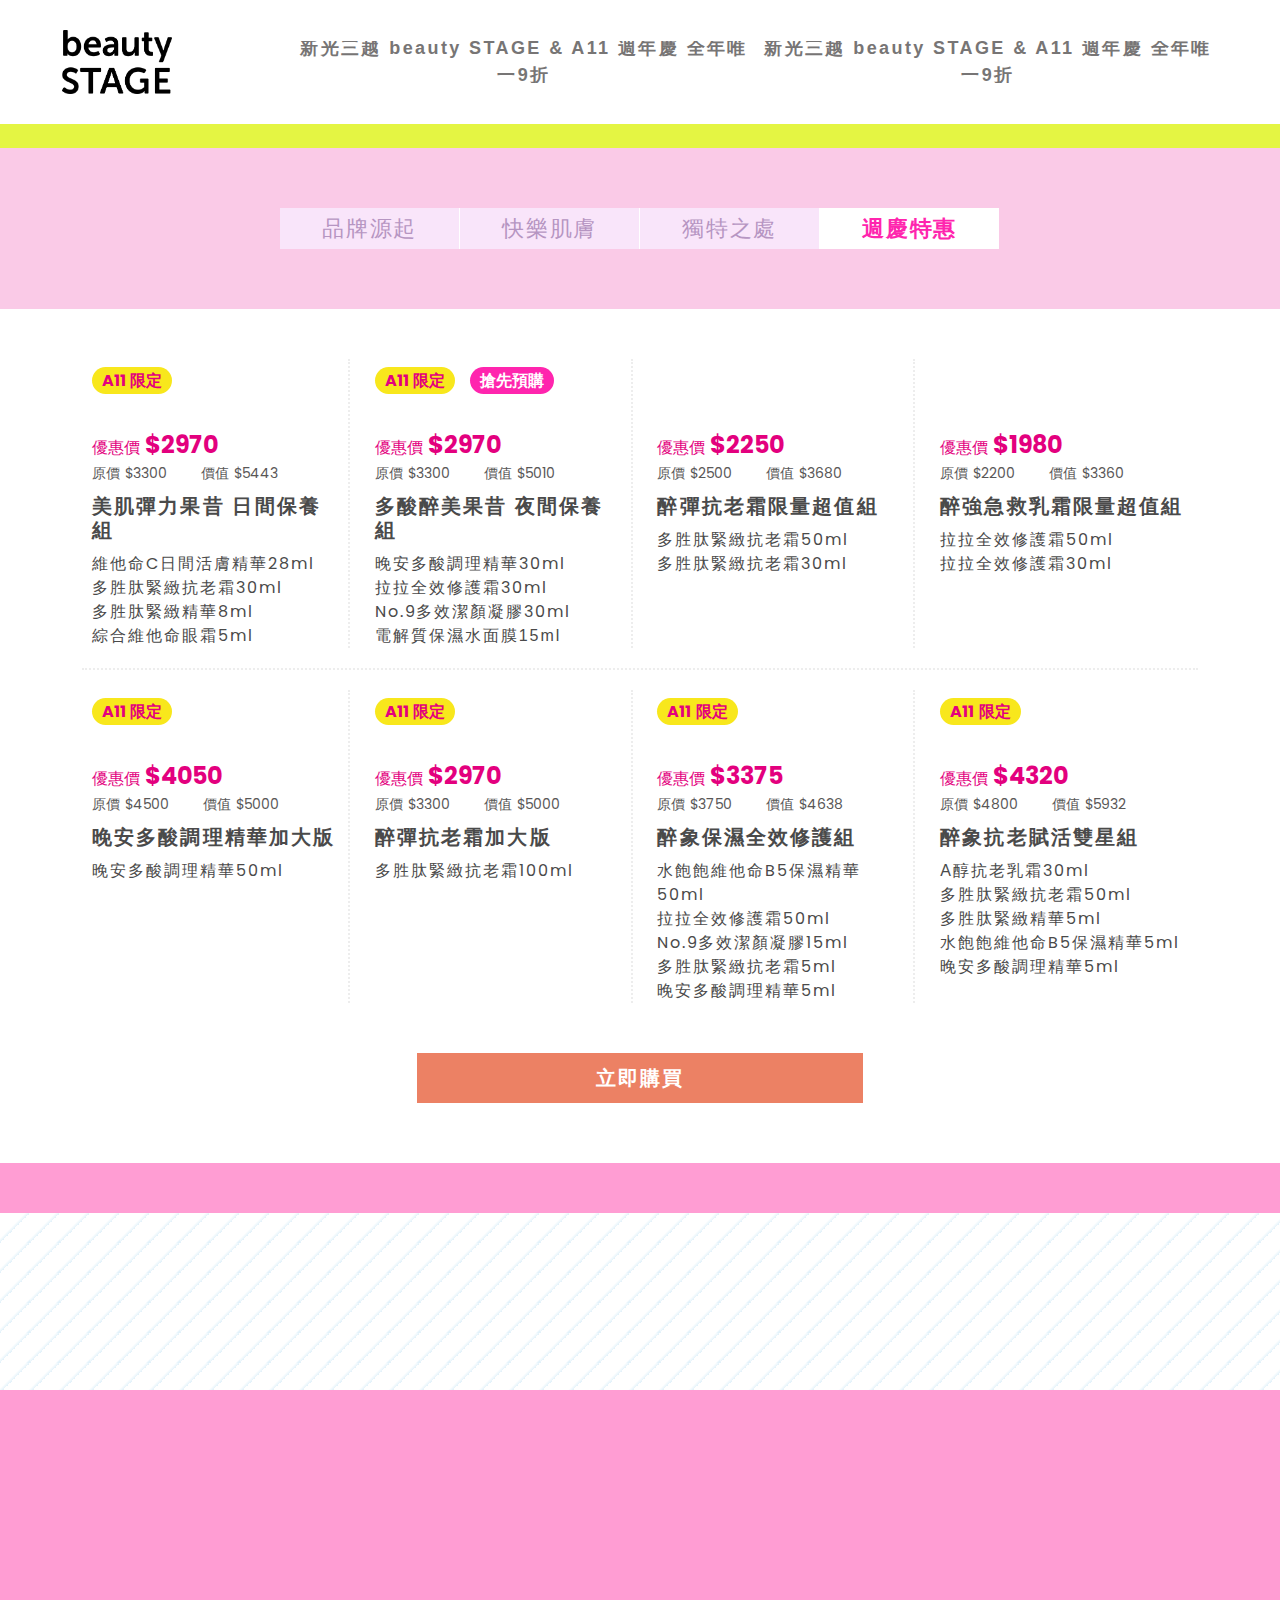
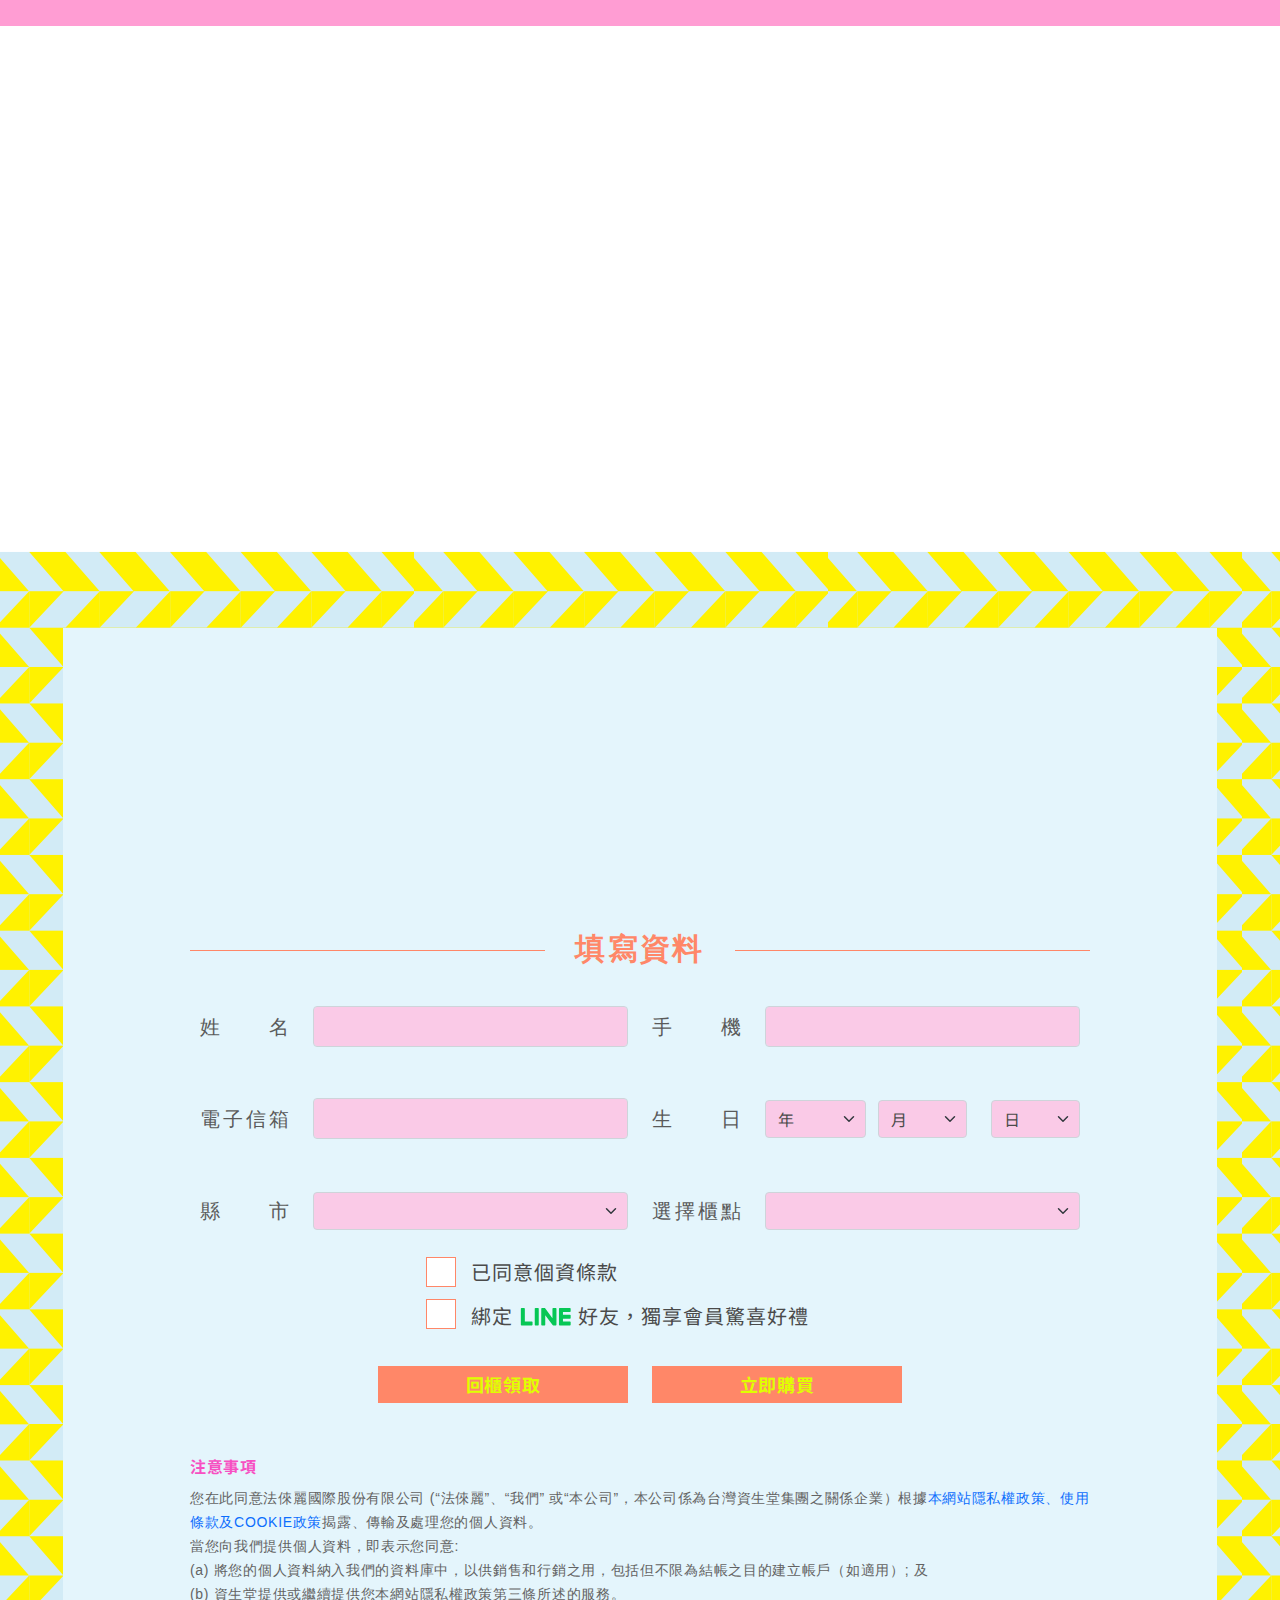
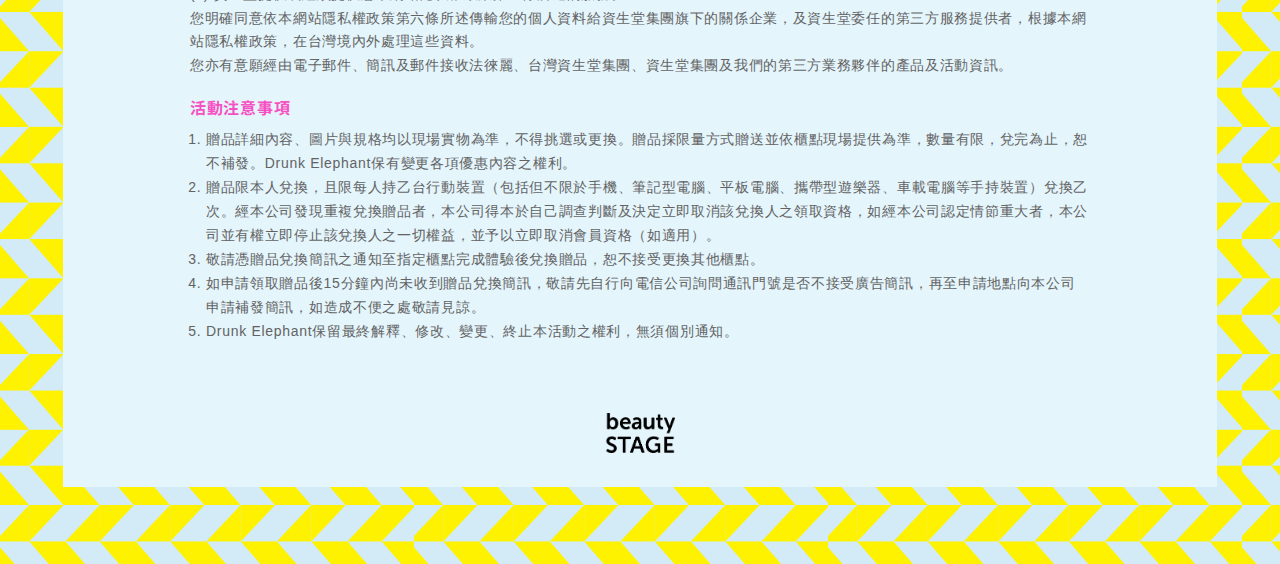
==== index_new.html @ c3c43151 "fix 1013 pptx" ====
<!DOCTYPE html>
<html lang="zh-Hant">

<head>
	<meta http-equiv="Content-Language" content="zh-tw">
	<meta http-equiv="Content-type" content="text/html; charset=utf-8">
	<meta name="viewport" content="width=device-width,initial-scale=1,maximum-scale=1,user-scalable=no,minimal-ui">

	<title>Ginkgo！</title>
	<link rel="stylesheet" type="text/css" href="css/slick-theme.css">	
	<link rel="stylesheet" type="text/css" href="css/slick.css">	
	<link rel="stylesheet" type="text/css" href="css/icon.css">
	<link rel="stylesheet" type="text/css" href="css/public.css">
	<link rel="preconnect" href="https://fonts.googleapis.com">
	<link rel="preconnect" href="https://fonts.gstatic.com" crossorigin>
	<link href="https://fonts.googleapis.com/css2?family=Lato:wght@400;900&family=Noto+Sans+TC:wght@400;700&family=Poppins:wght@400;700&family=Roboto&display=swap" rel="stylesheet">
	<link rel="stylesheet" href="css/jquery-ui.css">

	<script language="javascript" type="text/javascript" src="js/jquery-1.12.4.min.js"></script>
	<script language="javascript" type="text/javascript" src="js/jquery-ui.min.js"></script>
	<script language="javascript" type="text/javascript" src="js/bootstrap.bundle.min.js"></script>
	<script language="javascript" type="text/javascript" src="js/slick.min.js"></script>
	<script language="javascript" type="text/javascript" src="js/public.js"></script>
	
	<style>
		.text-hidden {
			text-indent:-99999px;
			line-height: 0;
			margin: 0;
		}
	</style>
	
</head>

<body>
	<header>
		<div class="ShinKong col d-flex justify-content-between align-items-center">
			<div class="ShinKong_img">
				<img src="img/ShinKong.png" alt="SHIN KONG MITSUKOSHI image">
			</div>
			<div class="text_box d-none d-lg-block marquee">
				<div class="m-0 d-flex justify-content-around align-items-center">
					<span class="text">新光三越 beauty STAGE & A11 週年慶 全年唯一9折</span>
					<span class="text">新光三越 beauty STAGE & A11 週年慶 全年唯一9折​</span>
					<span class="text">新光三越 beauty STAGE & A11 週年慶 全年唯一9折</span>
					<span class="text">新光三越 beauty STAGE & A11 週年慶 全年唯一9折</span>
				</div>
			</div>
			<div class="text_box d-block d-lg-none">
				<span class="text">新光三越 beauty STAGE & A11 週年慶 <br/>全年唯一9折</span>
			</div>
		</div>
	</header>

	<section class="banner">
		<h1 class="text-hidden">醉強護膚 隨性顛覆</h1>
		<div class="banner_box_w">
			<picture class="fade-in">
				<source srcset="img/banner_new_m.png" media="(max-width: 450px)">
				<img src="img/banner_new.png" alt="">
			</picture>
		</div>
	</section>

	<section class="navbar">
		<div class="container d-inline-block">
			<ul class="nav justify-content-center">
				<li class="nav-item brand-origin-show">
					<span class="nav-link">品牌源起</span>
				</li>
				<li class="nav-item happy-skin-show">
					<span class="nav-link">快樂肌膚</span>
				</li>
				<li class="nav-item special-feature-show">
					<span class="nav-link">獨特之處</span>
				</li>
				<li class="nav-item special-offer-show">
					<span class="nav-link active">週慶特惠</span>
				</li>
			</ul>
		</div>
	</section>

	<section id="brand-origin" class="brand-origin">
		<div class="bo_s1">
			<div class="tiffany_img">
				<div class="background_color brand-origin-slide"></div>
				<picture>
					<source srcset="img/Tiffany2.png" media="(max-width: 450px)">
					<img class="brand-origin-slide-1" src="img/Tiffany2_w.png" alt="">
				</picture>
			</div>
			<div class="container tiffany_text">
				<h4 class="brand-origin-slide-2 delay-2">創辦人的話</h4>
				<p class="brand-origin-slide-2 delay-2">
					“我曾經有各種肌膚問題，因此我不斷找尋能有效改善的產品；在深入研究各種成分後，我發現肌膚問題主要源自於6大嫌疑成分，從日常的保養排除這些成分後，我的肌膚重現平衡的健康透亮，於是我決定自行研發製造，展開了醉象之路。” 
				</p>
				<div class="sign_item text-end brand-origin-slide-2 delay-2">
					<img src="img/Founder_Signature_pink.png" alt="">
					<br>
					<p class="m-0">
						蒂芬尼 馬斯特森 (<span class="font-pops">Tiffany Masterson</span>)<br/>
						<span class="font-pops">Drunk Elephant</span> 創辦人
					</p>	
				</div>
				
			</div>
		</div>
		<div class="bo_s2">
			<div class="container">
				<div class="name_origin">
					<h3 class="brand-origin-slide-3 delay-3">
						<span>品牌命名起源</span>
					</h3>
					<p class="brand-origin-slide-3 delay-3">
						當醉象創辦人蒂芬妮·馬斯特森 (<span class="font-pops">Tiffany Masterson</span>) 開始研究成分時，就愛上了非洲瑪魯拉奢華美顏油，對於瑪魯拉果會使大象醉倒這個傳說深深著迷。品牌名稱也由此啟發而來，<span class="font-pops">Drunk Elephant</span> (醉象) – 以活潑趣味的名字呈現高效嚴謹的強大保養實力。
					</p>
				</div>
			</div>
		</div>
	</section>

	<section id="happy-skin" class="happy-skin">
		<div class="hs_s1">
			<div class="container">
				<div class="background_6">
					<img src="img/six.svg" alt="">
					<h2 class="text-hidden">產品不含酒精香料等6大嫌疑成分</h2>
				</div>
				<h2 class="title happy-skin-title-slide-up">
					快樂肌膚＝健康肌膚
				</h2>
				<div class="item">
					<h3 class="item_title happy-skin-item1-slide-up delay-1">
						排除<span class="font-pops">6</span>大嫌疑成分 體驗 #醉強護膚
					</h3>
					<p class="item_text happy-skin-item1-slide-up delay-1">
						我們認為有<span class="font-pops">6</span>個嫌疑成分 (<span class="font-pops">Suspicious 6™</span>) 導致絕大部分的肌膚問題。如果在日常護膚程序中完全排除<span class="font-pops">6</span>大嫌疑成分，肌膚就能重回最健康、最快樂的狀態，這個過程我們稱為 #醉強護膚
					</p>
				</div>
				<div class="item">
					<h3 class="item_title happy-skin-item2-slide-up delay-2">
						<span class="font-pops">6</span>大嫌疑成分 (<span class="font-pops">The Suspicious 6™</span>)
					</h3>
					<div class="svg_items">
						<div class="svg_item">
							<div class="svg happy-skin-item2-slide-up delay-2">
								<img src="img/icon_1n.png" alt="">
								<!-- <img src="img/icon1.svg" alt=""> -->
								<p class=""><span class="svg_font">1</span> 精油</p>
							</div>
							<div class="svg happy-skin-item2-slide-up delay-2">
								<img src="img/icon_2n.png" alt="">
								<!-- <img src="img/icon2.svg" alt=""> -->
								<p class=""><span class="svg_font">2</span> 酒精</p>
							</div>
							<div class="svg happy-skin-item2-slide-up delay-2">
								<img src="img/icon_3n.png" alt="">
								<!-- <img src="img/icon3.svg" alt=""> -->
								<p class=""><span class="svg_font">3</span> 矽</p>
							</div>
						</div>
						<div class="svg_item">
							<div class="svg happy-skin-item2-slide-up delay-2">
								<img src="img/icon_4n.png" alt="">
								<!-- <img src="img/icon5.svg" alt=""> -->
								<p class=""><span class="svg_font">4</span> 化學防曬成分</p>
							</div>
							<div class="svg happy-skin-item2-slide-up delay-2">
								<img src="img/icon_5n.png" alt="">
								<!-- <img src="img/icon6.svg" alt=""> -->
								<p class=""><span class="svg_font">5</span> 香氛色素</p>
							</div>
							<div class="svg happy-skin-item2-slide-up delay-2">
								<img src="img/icon_6n.png" alt="">
								<!-- <img src="img/icon4.svg" alt=""> -->
								<p class=""><span class="svg_font">6</span> 十二烷基硫<span class="svg_br"><span>酸鈉</span> (合成洗劑)</span></p>
							</div>
						</div>
					</div>
				</div>
			</div>
		</div>
	</section>

	<section id="special-feature" class="special-feature">
		<div class="sf_s1">
			
			<div class="container">
				<h2 class="title special-feature-title-slide-up">
					<img src="img/DRUNKELEPHANT.svg" alt="">
					<p class="text-hidden">純淨保養品牌DRUNK ELEPHANT醉象</p>
				</h2>
				
				<div class="item special-feature-item-slide-up delay-1">
					<h3 class="item_title">
						<img src="img/title.svg" alt="">
						<p class="text-hidden">肌膚緊緻強韌 煥發健康光采</p>
					</h3>
					
					<div class="item_content">
						<h4 class="slide-up">生物相容性 <span>BIOCOMPATIBLE</span></h4>
						<p class="slide-up">
							醉象全系列產品所使用的成分，都具有健康的ph酸鹼值、高度親膚性以及容易被吸收的小分子結構。因此，所有產品都可輕易相容混合使用，讓你依據肌膚需求任意混搭，調配出你專屬的保養果昔！
						</p>
					</div>
				</div>
			</div>
		</div>

		<div class="sf_s2">
			<div class="container">
				<h2 class="d-md-none">健康pH值</h2>
				<div class="ph_text">
					<picture>
						<source srcset="img/ph_m.svg" media="(max-width: 450px)">
						<img src="img/ph_w.svg" alt="">
					</picture>
					
				</div>
				<div class="item">
					<div class="ph_pic01 col col-md-7">
						<picture>
							<source srcset="img/skin_m.svg" media="(max-width: 450px)">
							<img src="img/skin_w.svg" alt="">
						</picture>
						<p class="text-hidden">親膚酸性pH值 高效安全保養肌膚</p>
					</div>
					<div class="ph_pic02 col col-md-5">
						<picture>
							<source srcset="img/skin_2_m.svg" media="(max-width: 450px)">
							<img src="img/skin_2_w.svg" alt="">
							<p class="text-hidden">親膚的酸性pH值 易調和好吸收</p>
						</picture>
						
					</div>
				</div>
			</div>
		</div>
	</section>

	<section id="special-offer" class="special-offer">
		<div class="so_s1">	
			<div class="container">
				<div class="special_offer_items">
					<div class="special_offer_item">
						<div class="tags">
							<span class="yellow"><span class="font-pops">A11</span> 限定</span>
						</div>
						<picture>
							<img src="img/pro01_2.png" alt="">
						</picture>
						<div class="prices">
							<p class="special_price" title="優惠價">$2970</p>
							<div class="sub_price">
								<span class="original_price" title="原價">$3300</span>
								<span class="total" title="價值">$5443</span>
							</div>
						</div>
						<h2 class="title">
							美肌彈力果昔 日間保養組
						</h2>
						<div class="contents">
							<p>維他命<span class="font-pops">C</span>日間活膚精華<span class="font-pops">28ml</span></p>
							<p>多胜肽緊緻抗老霜<span class="font-pops">30ml</span></p>
							<p>多胜肽緊緻精華<span class="font-pops">8ml</span></p>
							<p>綜合維他命眼霜<span class="font-pops">5ml</span></p>
						</div>
					</div>
					<div class="special_offer_item">
						<div class="tags">
							<span class="yellow"><span class="font-pops">A11</span> 限定</span>
							<span class="pink">搶先預購</span>
						</div>
						<picture>
							<img src="img/pro02_2.png" alt="">
						</picture>
						<div class="prices">
							<p class="special_price" title="優惠價">$2970</p>
							<div class="sub_price">
								<span class="original_price" title="原價">$3300</span>
								<span class="total" title="價值">$5010</span>
							</div>
						</div>
						<h2 class="title">
							多酸醉美果昔 夜間保養組
						</h2>
						<div class="contents">
							<p>晚安多酸調理精華<span class="font-pops">30ml</span></p>
							<p>拉拉全效修護霜<span class="font-pops">30ml</span></p>
							<p><span class="font-pops">No.9</span>多效潔顏凝膠<span class="font-pops">30ml</span></p>
							<p>電解質保濕水面膜<span class="pops">15ml</span></p>
						</div>
					</div>
					<div class="special_offer_item">
						<div class="tags">
							<span class="empty">A11 限定</span>
						</div>
						<picture>
							<img src="img/pro03_2.png" alt="">
						</picture>
						<div class="prices">
							<p class="special_price" title="優惠價">$2250</p>
							<div class="sub_price">
								<span class="original_price" title="原價">$2500</span>
								<span class="total" title="價值">$3680</span>
							</div>
						</div>
						<h2 class="title">
							醉彈抗老霜限量超值組
						</h2>
						<div class="contents">
							<p>多胜肽緊緻抗老霜<span class="font-pops">50ml</span></p>	
							<p>多胜肽緊緻抗老霜<span class="font-pops">30ml</span></p>
						</div>
					</div>
					<div class="special_offer_item">
						<div class="tags">
							<span class="empty">A11 限定</span>
						</div>
						<picture>
							<img src="img/pro04_2.png" alt="">
						</picture>
						<div class="prices">
							<p class="special_price" title="優惠價">$1980</p>
							<div class="sub_price">
								<span class="original_price" title="原價">$2200</span>
								<span class="total" title="價值">$3360</span>
							</div>
						</div>
						<h2 class="title">
							醉強急救乳霜限量超值組
						</h2>
						<div class="contents">
							<p>拉拉全效修護霜<span class="font-pops">50ml</span></p>	
							<p>拉拉全效修護霜<span class="font-pops">30ml</span></p>	
						</div>
					</div>
				</div>
				<div class="special_offer_items">
					<div class="special_offer_item">
						<div class="tags">
							<span class="yellow"><span class="font-pops">A11</span> 限定</span>
						</div>
						<picture>
							<img src="img/pro05_2.png" alt="">
						</picture>
						<div class="prices">
							<p class="special_price" title="優惠價">$4050</p>
							<div class="sub_price">
								<span class="original_price" title="原價">$4500</span>
								<span class="total" title="價值">$5000</span>
							</div>
						</div>
						<h2 class="title">
							晚安多酸調理精華加大版
						</h2>
						<div class="contents">
							<p>晚安多酸調理精華<span class="font-pops">50ml</span></p>
						</div>
					</div>
					<div class="special_offer_item">
						<div class="tags">
							<span class="yellow"><span class="font-pops">A11</span> 限定</span>
						</div>
						<picture>
							<img src="img/pro06_2.png" alt="">
						</picture>
						<div class="prices">
							<p class="special_price" title="優惠價">$2970</p>
							<div class="sub_price">
								<span class="original_price" title="原價">$3300</span>
								<span class="total" title="價值">$5000</span>
							</div>
						</div>
						<h2 class="title">
							醉彈抗老霜加大版
						</h2>
						<div class="contents">
							<p>多胜肽緊緻抗老霜<span class="font-pops">100ml</span></p>
						</div>
					</div>
					<div class="special_offer_item">
						<div class="tags">
							<span class="yellow"><span class="font-pops">A11</span> 限定</span>
						</div>
						<picture>
							<img src="img/pro07_2.png" alt="">
						</picture>
						<div class="prices">
							<p class="special_price" title="優惠價">$3375</p>
							<div class="sub_price">
								<span class="original_price" title="原價">$3750</span>
								<span class="total" title="價值">$4638</span>
							</div>
						</div>
						<h2 class="title">
							醉象保濕全效修護組
						</h2>
						<div class="contents">
							<p>水飽飽維他命<span class="font-pops">B5</span>保濕精華<span class="font-pops">50ml</span></p>
							<p>拉拉全效修護霜<span class="font-pops">50ml</span></p>
							<p><span class="font-pops">No.9</span>多效潔顏凝膠<span class="font-pops">15ml</span></p>
							<p>多胜肽緊緻抗老霜<span class="font-pops">5ml</span></p>
							<p>晚安多酸調理精華<span class="font-pops">5ml</span></p>
						</div>
					</div>
					<div class="special_offer_item">
						<div class="tags">
							<span class="yellow"><span class="font-pops">A11</span> 限定</span>
						</div>
						<picture>
							<img src="img/pro08_2.png" alt="">
						</picture>
						<div class="prices">
							<p class="special_price" title="優惠價">$4320</p>
							<div class="sub_price">
								<span class="original_price" title="原價">$4800</span>
								<span class="total" title="價值">$5932</span>
							</div>
						</div>
						<h2 class="title">
							醉象抗老賦活雙星組
						</h2>
						<div class="contents">
							<p>A醇抗老乳霜<span class="font-pops">30ml</span></p>
							<p>多胜肽緊緻抗老霜<span class="font-pops">50ml</span></p>
							<p>多胜肽緊緻精華<span class="font-pops">5ml</span></p>
							<p>水飽飽維他命<span class="font-pops">B5</span>保濕精華<span class="font-pops">5ml</span></p>
							<p>晚安多酸調理精華<span class="font-pops">5ml</span></p>
						</div>
						
					</div>
				</div>
				<div class="buy_now">
					<a href="#" target="_blank" class="">立即購買</a>
				</div>
			</div>
			
		</div>
	</section>

	<section class="mixing">
		<div class="title">
			<div class="hand">
				<picture>
					<source srcset="img/hand-01.png" media="(max-width: 450px)">
					<img src="img/w-hand.png" alt="">
				</picture>
				
			</div>
			<div class="title_text">
				<div class="container">
					<h2 class="mixing-title-slide-up-1">
						<picture>
							<source srcset="img/mixing_m.svg" media="(max-width: 450px)">
    						<img src="img/mixing_w.svg" alt="">
							<p class="text-hidden">NO.1純淨保養DRUNK ELEPHANT醉象</p>
						</picture>
						
					</h2>
				</div>
			</div>
		</div>
		<div class="container">
			<div class="item mixing-title-slide-up-2 delay-1">
				<h3 class="item_title text-start">
					果昔保養法 <br class="d-sm-block d-md-none">
					<span class="font-pops">Skincare Smoothie</span>
				</h3>
				<div class="item_text">
					我們認為肌膚保養就像製作果昔一樣，依據身體的需求挑選合適的食材；果昔保養法便是依照你的肌膚需求，挑選日間、夜晚專用的保養配方，產品的生物相容性讓你無設限調配專屬果昔！
				</div>
			</div>
		</div>
	</section>

	<section class="elephant">
		<div class="container">
			<div class="title">
				<div class="title_text">
					<h2 class="">
						<picture>
							<source srcset="img/elephant_m_2.svg" media="(max-width: 450px)">
							<img src="img/elephant_w_2.svg" alt="">
						</picture>
					</h2>
				</div>
			</div>
			<div class="content">
				<div class="slick-items">
					<div class="item">
						<div class="item_column">
							<div class="item_imgs">
								<img src="img/p01.png" alt="">
								<p class="text-hidden">熱銷醉象水飽飽維他命B5保濕精華</p>
								<div class="btn_more btn_w d-none d-lg-block">
									<img src="img/btn_more.svg" alt="">
								</div>
								<div class="btn_more btn_m d-lg-none">
									<img src="img/btn_more.svg" alt="">
								</div>
							</div>
						</div>
						<div class="modal_content_hover" data-ph="ph57">
							<h3 class="modal_ph_hover ph57">pH 5.7</h3>
							<p class="modal_title_hover">水飽飽維他命 B5 保濕精華</p>
							<p class="modal_effect_hover ph57">保濕 + 光澤</p>
							<p class="modal_text_hover">維他命 <span class="font-pops">B5</span> 補給肌膚充足的水分及養分，有助明顯提亮膚色，並改善肌膚質感和光澤。</p>
						</div>
					</div>
					<div class="item">
						<div class="item_column">
							<div class="item_imgs">
								<img src="img/p02.png" alt="">
								<p class="text-hidden">醉象NO.1多胜肽緊緻抗老霜</p>
								<div class="btn_more btn_w d-none d-lg-block">
									<img src="img/btn_more.svg" alt="">
								</div>
								<div class="btn_more btn_m d-lg-none">
									<img src="img/btn_more.svg" alt="">
								</div>
							</div>
						</div>
						<div class="modal_content_hover" data-ph="ph40">
							<h3 class="modal_ph_hover ph40">pH 4.0</h3>
							<p class="modal_title_hover">多胜肽緊緻抗老霜</p>
							<p class="modal_effect_hover ph40">抗老 + 澎潤</p>
							<p class="modal_text_hover">結合<span class="font-pops">9</span>大信號肽、生長因子及胺基酸，能夠立即顯著地改善膚色及膚質，令肌膚緊緻細嫩。</p>
						</div>
					</div>
					<div class="item">
						<div class="item_column">
							<div class="item_imgs">
								<img src="img/p03.png" alt="">
								<p class="text-hidden">100%高濃度滋養油 有效淡化細紋</p>
								<div class="btn_more btn_w d-none d-lg-block">
									<img src="img/btn_more.svg" alt="">
								</div>
								<div class="btn_more btn_m d-lg-none">
									<img src="img/btn_more.svg" alt="">
								</div>
							</div>
						</div>
						<div class="modal_content_hover" data-ph="ph52">
							<h3 class="modal_ph_hover ph52">pH 5.2</h3>
							<p class="modal_title_hover">拉拉全效修護霜</p>
							<p class="modal_effect_hover ph52">急救 + 修護</p>
							<p class="modal_text_hover">富含非洲特調油、神經酰胺的全方位急救乳霜，能使肌膚持久保濕，有助對抗老化痕跡，讓肌膚回到最佳狀態。</p>
						</div>
					</div>
					<div class="item">
						<div class="item_column">
							<div class="item_imgs">
								<img src="img/p04.png" alt="">
								<p class="text-hidden">銷售常勝軍 養出醉彈膠原肌</p>
								<div class="btn_more btn_w d-none d-lg-block">
									<img src="img/btn_more.svg" alt="">
								</div>
								<div class="btn_more btn_m d-lg-none">
									<img src="img/btn_more.svg" alt="">
								</div>
							</div>
						</div>
						<div class="modal_content_hover special-height" data-ph="ph35">
							<h3 class="modal_ph_hover ph35">pH 3.5</h3>
							<p class="modal_title_hover">晚安多酸調理精華</p>
							<p class="modal_effect_hover ph35">細緻 + 柔嫩</p>
							<p class="modal_text_hover">果酸和水楊酸的成分能有助改善肌膚紋理，讓肌膚更光滑透亮，同時清除表面角質讓肌膚完整吸收保養成分，提高其他產品的保養功效。適合晚上使用。</p>
						</div>
					</div>
					<div class="item">
						<div class="item_column">
							<div class="item_imgs">
								<img src="img/p05.png" alt="">
								<p class="text-hidden">深層潤澤肌膚 重現年輕光采</p>
								<div class="btn_more btn_w d-none d-lg-block">
									<img src="img/btn_more.svg" alt="">
								</div>
								<div class="btn_more btn_m d-lg-none">
									<img src="img/btn_more.svg" alt="">
								</div>
							</div>
						</div>
						<div class="modal_content_hover" data-ph="ph33">
							<h3 class="modal_ph_hover ph33">pH 3.3</h3>
							<p class="modal_title_hover">多胜肽緊緻精華</p>
							<p class="modal_effect_hover ph57">強化 + 重塑</p>
							<p class="modal_text_hover">富含 <span class="font-pops">10%</span> 乳酸、強化肌膚的<span class="font-pops">11</span>種信號肽、植物性的生長因子和胺基酸，可修護肌膚紋理、膚色和光澤。</p>
						</div>
					</div>
					<div class="item">
						<div class="item_column">
							<div class="item_imgs">
								<img src="img/p06.png" alt="">
								<p class="text-hidden">結合9大信號肽 抗老+澎潤緊實 UP</p>
								<div class="btn_more btn_w d-none d-lg-block">
									<img src="img/btn_more.svg" alt="">
								</div>
								<div class="btn_more btn_m d-lg-none">
									<img src="img/btn_more.svg" alt="">
								</div>
							</div>
						</div>
						<div class="modal_content_hover" data-ph="ph25">
							<h3 class="modal_ph_hover ph25">pH 2.5</h3>
							<p class="modal_title_hover">維他命C活膚日間精華</p>
							<p class="modal_effect_hover ph55">緊緻 + 明亮</p>
							<p class="modal_text_hover">提亮膚色、緊緻肌膚，改善膚色不均 減少光老化的痕跡，適合早上使用。</p>
						</div>
					</div>
					<div class="item">
						<div class="item_column">
							<div class="item_imgs">
								<img src="img/p07.png" alt="">
								<p class="text-hidden">口碑好評推薦 瑪魯拉奢華美顏油</p>
								<div class="btn_more btn_w d-none d-lg-block">
									<img src="img/btn_more.svg" alt="">
								</div>
								<div class="btn_more btn_m d-lg-none">
									<img src="img/btn_more.svg" alt="">
								</div>
							</div>
						</div>
						<div class="modal_content_hover" data-ph="ph0">
							<h3 class="modal_ph_hover ph0">pH 0</h3>
							<p class="modal_title_hover">瑪魯拉奢華美顏油</p>
							<p class="modal_effect_hover ph">滋養 + 平衡</p>
							<p class="modal_text_hover">強效的奢華美顏油富含抗氧化劑與<span class="font-pops">Omega 6</span>和<span class="font-pops">9</span>脂肪酸，可滋潤、保護和滋養肌膚，重現肌膚年輕光采。</p>
						</div>
					</div>
					<div class="item">
						<div class="item_column">
							<div class="item_imgs">
								<img src="img/p08.png" alt="">
								<p class="text-hidden">DRUNK ELEPHANT 保濕抗老乳霜</p>
								<div class="btn_more btn_w d-none d-lg-block">
									<img src="img/btn_more.svg" alt="">
								</div>
								<div class="btn_more btn_m d-lg-none">
									<img src="img/btn_more.svg" alt="">
								</div>
							</div>
						</div>
						<div class="modal_content_hover" data-ph="ph58">
							<h3 class="modal_ph_hover ph58">pH 5.8</h3>
							<p class="modal_title_hover">A醇抗老乳霜</p>
							<p class="modal_effect_hover ph58">重生 + 柔滑</p>
							<p class="modal_text_hover">將 <span class="font-pops">1.0%</span> 純素<span class="font-pops">A</span>醇與來自各種超級食物的滋養成分搭配混合，能明顯淡化細紋及陽光侵害的痕跡，讓肌膚更加年輕亮麗。</p>
						</div>
					</div>
					<div class="item">
						<div class="item_column">
							<div class="item_imgs">
								<img src="img/p09.png" alt="">
								<p class="text-hidden">DRUNK ELEPHANT 高效補水精華</p>
								<div class="btn_more btn_w d-none d-lg-block">
									<img src="img/btn_more.svg" alt="">
								</div>
								<div class="btn_more btn_m d-lg-none">
									<img src="img/btn_more.svg" alt="">
								</div>
							</div>
						</div>
						<div class="modal_content_hover" data-ph="ph575">
							<h3 class="modal_ph_hover ph575">pH 5.75</h3>
							<p class="modal_title_hover">電解質保濕水面膜</p>
							<p class="modal_effect_hover ph575">浸透 + 煥采</p>
							<p class="modal_text_hover">透過電解質特調和維他命 <span class="font-pops">F</span>，讓過度乾燥的肌膚重回保濕、飽滿，恢復光采。 改善泛紅、膚色不均、細紋、緊緻度等老化痕跡。</p>
						</div>
					</div>
					<div class="item">
						<div class="item_column">
							<div class="item_imgs">
								<img src="img/p10.png" alt="">
								<p class="text-hidden">高效護膚 安全極簡 快速便利</p>
								<div class="btn_more btn_w d-none d-lg-block">
									<img src="img/btn_more.svg" alt="">
								</div>
								<div class="btn_more btn_m d-lg-none">
									<img src="img/btn_more.svg" alt="">
								</div>
							</div>
						</div>
						<div class="modal_content_hover" data-ph="ph55">
							<h3 class="modal_ph_hover ph55">pH 5.5</h3>
							<p class="modal_title_hover">No.9 多效潔顏凝膠</p>
							<p class="modal_effect_hover ph55">淨化 + 溶解</p>
							<p class="modal_text_hover">徹底潔淨殘妝、多餘油脂、及任何其他雜質髒汙，舒緩和保護肌膚。</p>
						</div>
					</div>
				</div>
				<div class="modal_mask"></div>
				<div class="modal_content_mobile">
					<h3 class="modal_ph_mobile"></h3>
					<p class="modal_title_mobile"></p>
					<p class="modal_effect_mobile"></p>
					<p class="modal_text_mobile"></p>
				</div>
			</div>
		</div>
	</section>

	<section class="form">
		<div class="container">
			<div class="title_box form-slide-up-item">
				<h2>
					<picture>
						<source srcset="img/fall_m.png" media="(max-width: 450px)">
						<img src="img/fall.png" alt="">
						<p class="text-hidden">搶先體驗醉象高效護膚</p>
						<p class="text-hidden">DRUNK ELEPHANT醉象7日保養果昔</p>
					</picture>
					
				</h2>
				<div class="gift">
					<picture>
						<source srcset="img/gift_new_m.svg" media="(max-width: 450px)">
						<img src="img/gift_new.svg" alt="">
					</picture>
				</div>
			</div>
			<div class="fill_items">
				<h2>
					<span>填寫資料</span>
				</h2>
				<form action="">
					<div class="row">
						<div class="input-box col-12 col-lg-6">
							<div class="row align-items-center">
								<label for="name" class="col-3 col-form-label"><span>姓</span> <span>名</span></label>
								<div class="col-9">
									<input type="text" class="form-control" id="name">
								</div>
							</div>
						</div>
						<div class="input-box col-12 col-lg-6">
							<div class="row align-items-center">
								<label for="phone" class="col-3 col-form-label"><span>手</span><span>機</span></label>
								<div class="col-9">
									<input type="text" class="form-control" id="phone">
								</div>
							</div>
						</div>
					</div>
					<div class="row">
						<div class="input-box col-12 col-lg-6">
							<div class="row align-items-center">
								<label for="mail" class="col-3 col-form-label"><span>電</span><span>子</span><span>信</span><span>箱</span></label>
								<div class="col-9">
									<input type="email" class="form-control" id="mail">
								</div>
							</div>
						</div>	
						<div class="input-box col-12 col-lg-6">
							<div class="row align-items-center">
								<label for="" class="col-3 col-form-label"><span>生</span><span>日</span></label>
								<div class="col-3 pe-0">
									<select class="form-select" id="year" name="year">
										<option selected>年</option>
										<option value="1911">1911</option>
										<option value="1912">1912</option>
										<option value="1913">1913</option>
										<option value="1914">1914</option>
										<option value="1915">1915</option>
										<option value="1916">1916</option>
										<option value="1917">1917</option>
										<option value="1918">1918</option>
										<option value="1919">1919</option>
										<option value="1920">1920</option>
										<option value="1921">1921</option>
										<option value="1922">1922</option>
										<option value="1923">1923</option>
										<option value="1924">1924</option>
										<option value="1925">1925</option>
										<option value="1926">1926</option>
										<option value="1927">1927</option>
										<option value="1928">1928</option>
										<option value="1929">1929</option>
										<option value="1930">1930</option>
										<option value="1931">1931</option>
										<option value="1932">1932</option>
										<option value="1933">1933</option>
										<option value="1934">1934</option>
										<option value="1935">1935</option>
										<option value="1936">1936</option>
										<option value="1937">1937</option>
										<option value="1938">1938</option>
										<option value="1939">1939</option>
										<option value="1940">1940</option>
										<option value="1941">1941</option>
										<option value="1942">1942</option>
										<option value="1943">1943</option>
										<option value="1944">1944</option>
										<option value="1945">1945</option>
										<option value="1945">1946</option>
										<option value="1947">1947</option>
										<option value="1948">1948</option>
										<option value="1949">1949</option>
										<option value="1950">1950</option>
										<option value="1951">1951</option>
										<option value="1952">1952</option>
										<option value="1953">1953</option>
										<option value="1954">1954</option>
										<option value="1955">1955</option>
										<option value="1956">1956</option>
										<option value="1957">1957</option>
										<option value="1958">1958</option>
										<option value="1959">1959</option>
										<option value="1960">1960</option>
										<option value="1961">1961</option>
										<option value="1962">1962</option>
										<option value="1963">1963</option>
										<option value="1964">1964</option>
										<option value="1964">1965</option>
										<option value="1966">1966</option>
										<option value="1967">1967</option>
										<option value="1968">1968</option>
										<option value="1969">1969</option>
										<option value="1970">1970</option>
										<option value="1971">1971</option>
										<option value="1972">1972</option>
										<option value="1973">1973</option>
										<option value="1974">1974</option>
										<option value="1975">1975</option>
										<option value="1976">1976</option>
										<option value="1977">1977</option>
										<option value="1978">1978</option>
										<option value="1979">1979</option>
										<option value="1980">1980</option>
										<option value="1981">1981</option>
										<option value="1982">1982</option>
										<option value="1983">1983</option>
										<option value="1984">1984</option>
										<option value="1985">1985</option>
										<option value="1986">1986</option>
										<option value="1987">1987</option>
										<option value="1988">1988</option>
										<option value="1989">1989</option>
										<option value="1990">1990</option>
										<option value="1991">1991</option>
										<option value="1992">1992</option>
										<option value="1993">1993</option>
										<option value="1994">1994</option>
										<option value="1995">1995</option>
										<option value="1996">1996</option>
										<option value="1997">1997</option>
										<option value="1998">1998</option>
										<option value="1999">1999</option>
										<option value="2000">2000</option>
										<option value="2001">2001</option>
										<option value="2002">2002</option>
										<option value="2003">2003</option>
										<option value="2004">2004</option>
										<option value="2005">2005</option>
										<option value="2006">2006</option>
										<option value="2007">2007</option>
										<option value="2008">2008</option>
										<option value="2009">2009</option>
										<option value="2010">2010</option>
										<option value="2011">2011</option>
										<option value="2012">2012</option>
										<option value="2013">2013</option>
										<option value="2014">2014</option>
										<option value="2015">2015</option>
										<option value="2016">2016</option>
										<option value="2017">2017</option>
										<option value="2018">2018</option>
										<option value="2019">2019</option>
										<option value="2020">2020</option>
										<option value="2021">2021</option>
										<option value="2022">2022</option>
									</select>
								</div>
								<div class="col-3">
									<select class="form-select" id="month" name="month">
										<option selected>月</option>
										<option value="1">1</option>
										<option value="2">2</option>
										<option value="3">3</option>
										<option value="4">4</option>
										<option value="5">5</option>
										<option value="6">6</option>
										<option value="7">7</option>
										<option value="8">8</option>
										<option value="9">9</option>
										<option value="10">10</option>
										<option value="11">11</option>
										<option value="12">12</option>
									</select>
								</div>
								<div class="col-3">
									<select class="form-select" id="day" name="day">
										<option selected>日</option>
										<option value="1">1</option>
										<option value="2">2</option>
										<option value="3">3</option>
										<option value="4">4</option>
										<option value="5">5</option>
										<option value="6">6</option>
										<option value="7">7</option>
										<option value="8">8</option>
										<option value="9">9</option>
										<option value="10">10</option>
										<option value="11">11</option>
										<option value="12">12</option>
										<option value="13">13</option>
										<option value="14">14</option>
										<option value="15">15</option>
										<option value="16">16</option>
										<option value="17">17</option>
										<option value="18">18</option>
										<option value="19">19</option>
										<option value="20">20</option>
										<option value="21">21</option>
										<option value="22">22</option>
										<option value="23">23</option>
										<option value="24">24</option>
										<option value="25">25</option>
										<option value="26">26</option>
										<option value="27">27</option>
										<option value="28">28</option>
										<option value="29">29</option>
										<option value="30">30</option>
										<option value="31">31</option>
									</select>
								</div>
							</div>
						</div>
					</div>
					<div class="row">
						<div class="input-box col-12 col-lg-6">
							<div class="row align-items-center">
								<label for="city" class="col-3 col-form-label"><span>縣</span><span>市</span></label>
								<div class="col-9">
									<select class="form-select" id="city" name="city">
										<option selected></option>
										<option value="1">1</option>
										<option value="2">2</option>
										<option value="3">3</option>
									</select>
								</div>
							</div>
						</div>
						
						<div class="input-box col-12 col-lg-6">
							<div class="row align-items-center">
								<label for="point" class="col-3 col-form-label"><span>選</span><span>擇</span><span>櫃</span><span>點</span></label>
								<div class="col-9">
									<select class="form-select" id="point" name="point">
										<option selected></option>
										<option value="1">1</option>
										<option value="2">2</option>
										<option value="3">3</option>
									</select>
								</div>
							</div>
						</div>
					</div>
					<div class="row">
						<div class="col-1 col-md-3"></div>
						<div class="form-check-item col">
							<label class="label">已同意個資條款
								<input type="checkbox" name="chekcbox_1">
								<span class="checkmark"></span>
							</label>
						</div>
					</div>
					<div class="row mb-3">
						<div class="col-1 col-md-3"></div>
						<div class="form-check-item col">
							<label class="label">
								綁定 <img src="img/LINE-icon.svg" alt=""> 好友，獨享會員驚喜好禮
								<input type="checkbox" name="chekcbox_1">
								<span class="checkmark"></span>
							</label>
						</div>
						
					</div>
					<div class="row">
						<div class="col text-end">
							<button type="button" class="button">回櫃領取</button>
						</div>
						<div class="col text-start position-relative">
							<button type="button" class="button">立即購買</button>
						</div>
					</div>
				</form>
				<div class="notice">
					<h3 class="title">注意事項</h3>
					<p>
						您在此同意法倈麗國際股份有限公司 (“法倈麗”、“我們” 或“本公司”，本公司係為台灣資生堂集團之關係企業）根據<a href="privacy_policy.html" style="text-decoration:none;">本網站隱私權政策、使用條款及COOKIE政策</a>揭露、傳輸及處理您的個人資料。<br/>
						當您向我們提供個人資料，即表示您同意:<br/>
						(a) 將您的個人資料納入我們的資料庫中，以供銷售和行銷之用，包括但不限為結帳之目的建立帳戶（如適用）; 及<br/>
						(b) 資生堂提供或繼續提供您本網站隱私權政策第三條所述的服務。<br/>
						您明確同意依本網站隱私權政策第六條所述傳輸您的個人資料給資生堂集團旗下的關係企業，及資生堂委任的第三方服務提供者，根據本網站隱私權政策，在台灣境內外處理這些資料。<br/>
						您亦有意願經由電子郵件、簡訊及郵件接收法徠麗、台灣資生堂集團、資生堂集團及我們的第三方業務夥伴的產品及活動資訊。
					</p>
				</div>
				<div class="notice">
					<h3 class="title">活動注意事項</h3>
					<ol>
						<li>贈品詳細內容、圖片與規格均以現場實物為準，不得挑選或更換。贈品採限量方式贈送並依櫃點現場提供為準，數量有限，兌完為止，恕不補發。Drunk Elephant保有變更各項優惠內容之權利。</li>
						<li>贈品限本人兌換，且限每人持乙台行動裝置（包括但不限於手機、筆記型電腦、平板電腦、攜帶型遊樂器、車載電腦等手持裝置）兌換乙次。經本公司發現重複兌換贈品者，本公司得本於自己調查判斷及決定立即取消該兌換人之領取資格，如經本公司認定情節重大者，本公司並有權立即停止該兌換人之一切權益，並予以立即取消會員資格（如適用）。</li>
						<li>敬請憑贈品兌換簡訊之通知至指定櫃點完成體驗後兌換贈品，恕不接受更換其他櫃點。</li>
						<li>如申請領取贈品後15分鐘內尚未收到贈品兌換簡訊，敬請先自行向電信公司詢問通訊門號是否不接受廣告簡訊，再至申請地點向本公司申請補發簡訊，如造成不便之處敬請見諒。</li>
						<li>Drunk Elephant保留最終解釋、修改、變更、終止本活動之權利，無須個別通知。</li>
					</ol>
				</div>
			</div>
			<div class="col ShinKong">
				<img src="img/ShinKong.png" alt="">	
			</div>
		</div>	
	</section>
</body>

</html>
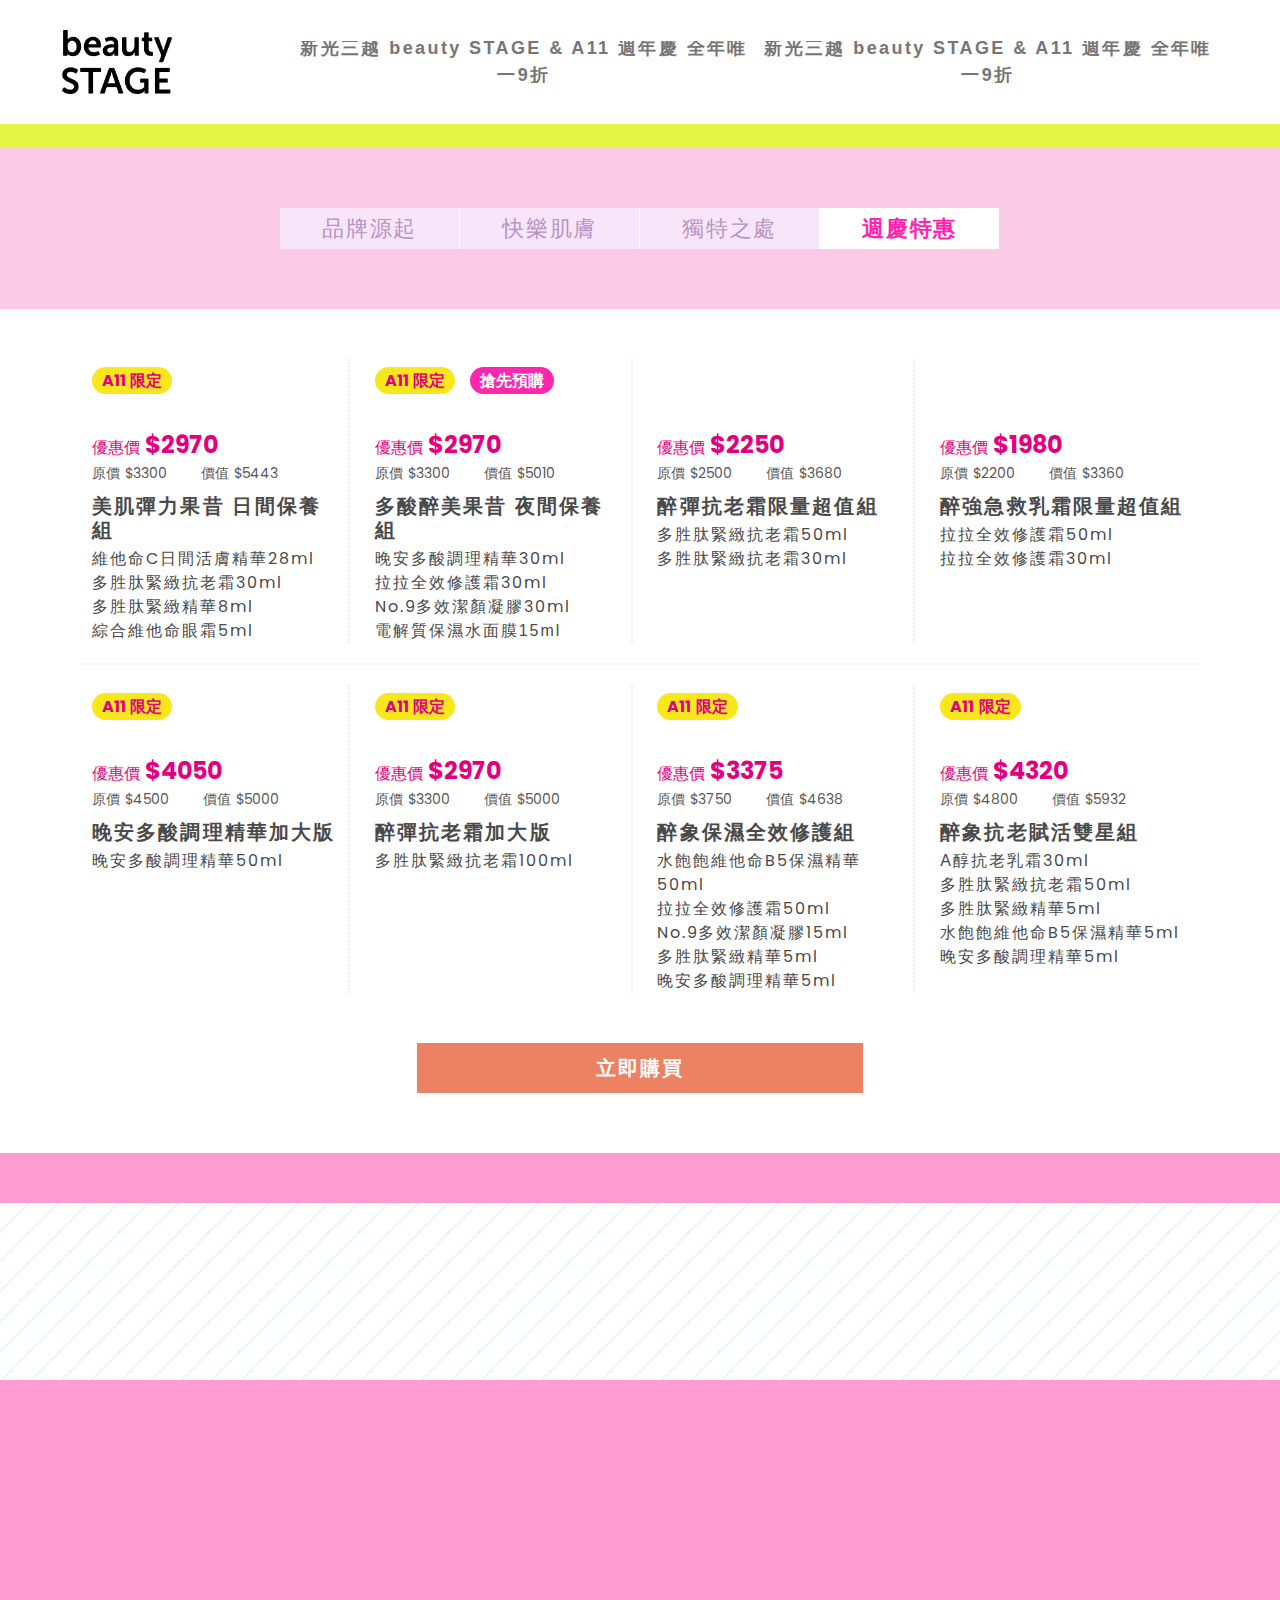
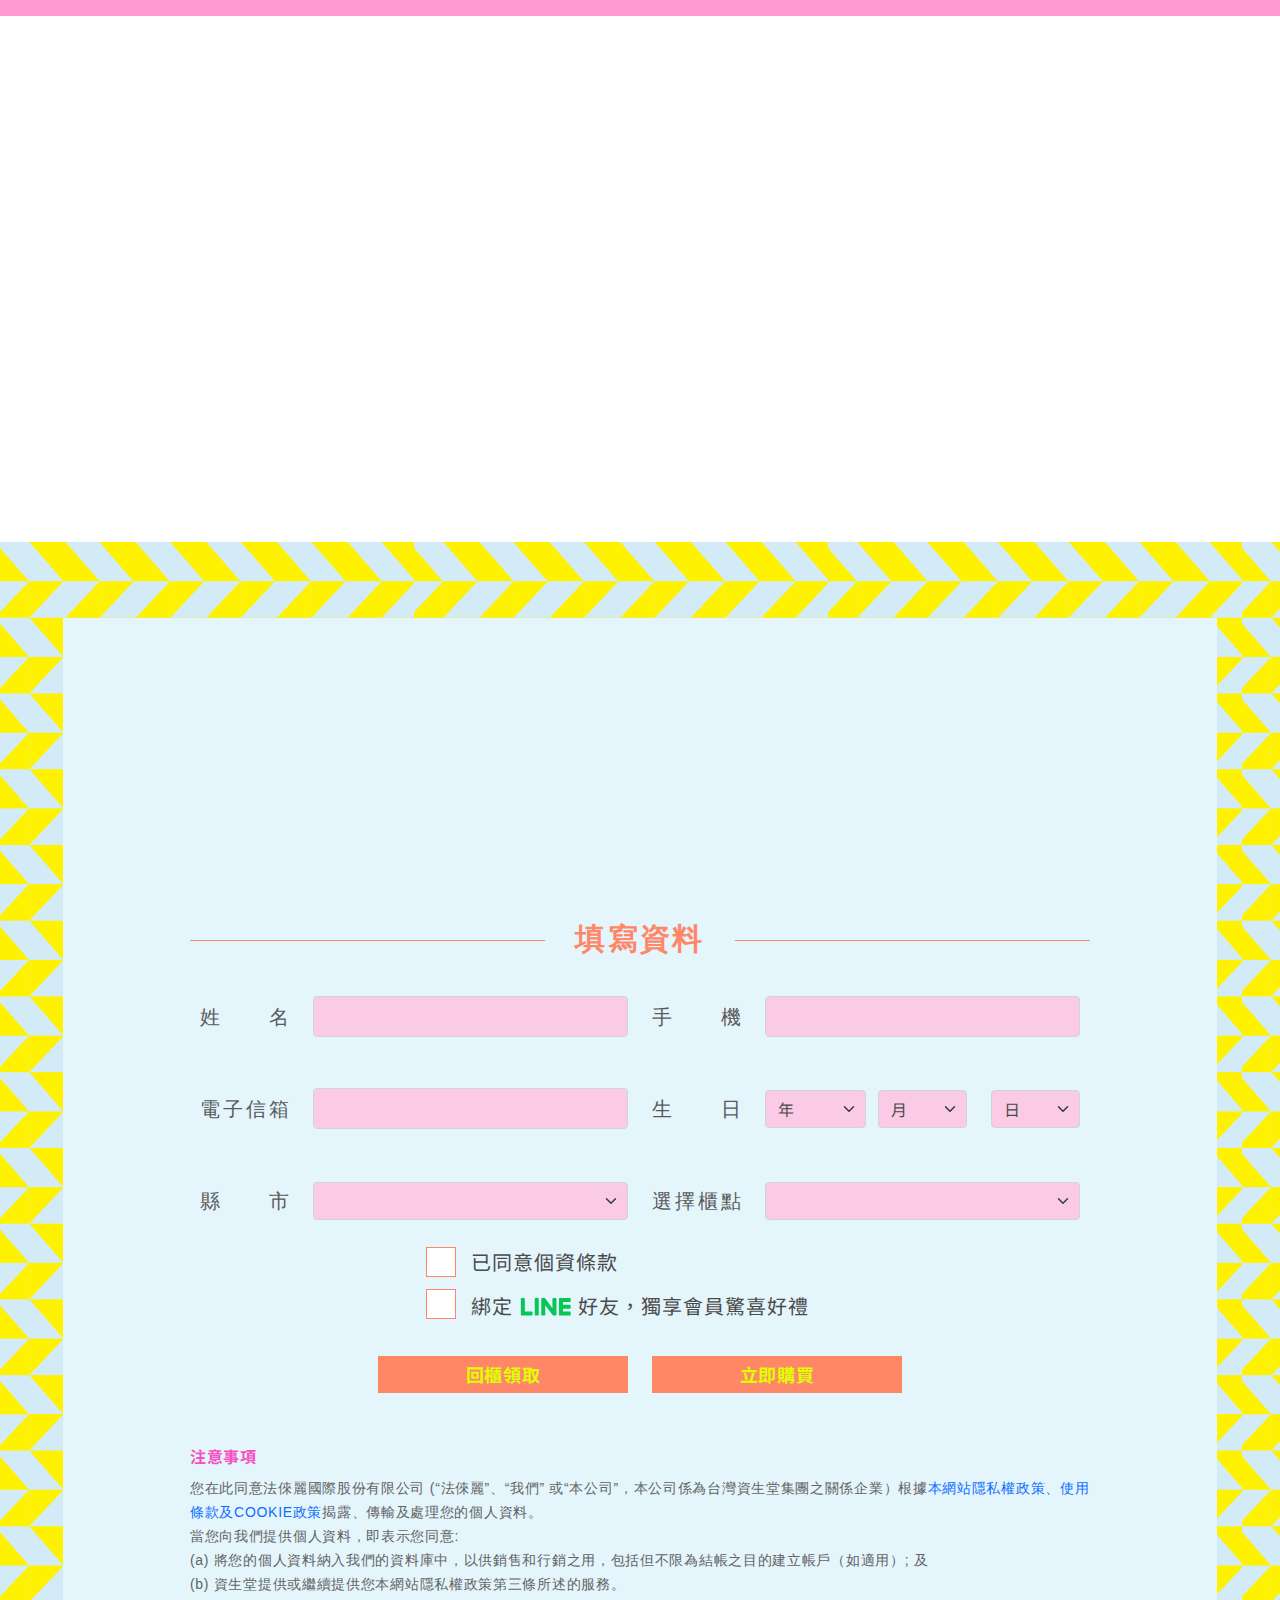
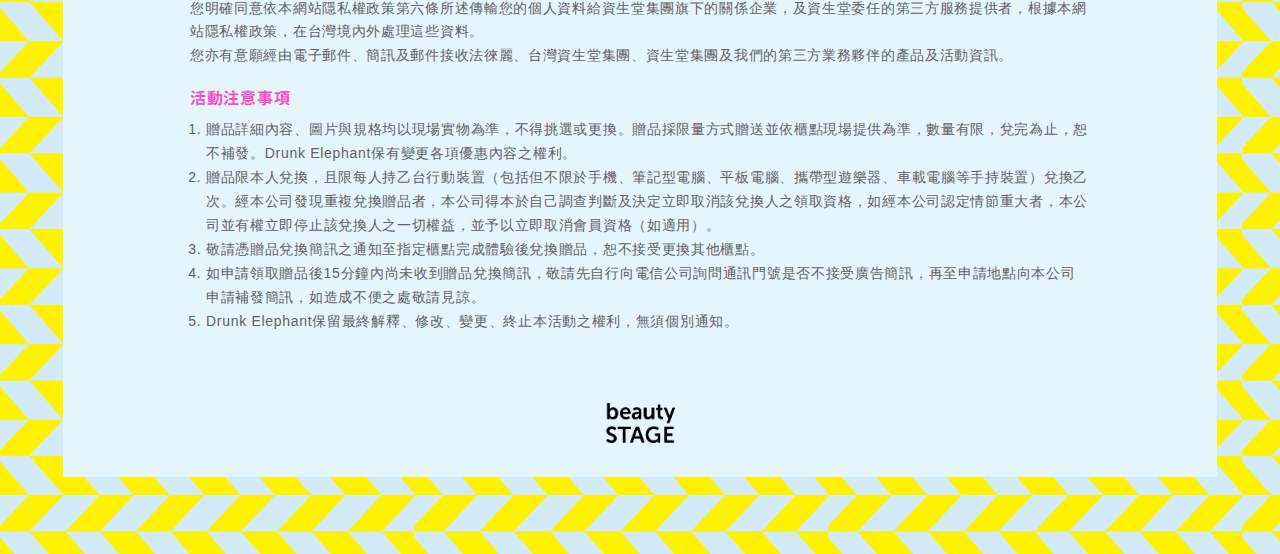
==== commit d9e1638f: "rm gift_new.svg、gift_new_m.svg & fix product contents" ====
--- a/index_new.html
+++ b/index_new.html
@@ -401,7 +401,7 @@
 							<p>水飽飽維他命<span class="font-pops">B5</span>保濕精華<span class="font-pops">50ml</span></p>
 							<p>拉拉全效修護霜<span class="font-pops">50ml</span></p>
 							<p><span class="font-pops">No.9</span>多效潔顏凝膠<span class="font-pops">15ml</span></p>
-							<p>多胜肽緊緻抗老霜<span class="font-pops">5ml</span></p>
+							<p>多胜肽緊緻精華<span class="font-pops">5ml</span></p>
 							<p>晚安多酸調理精華<span class="font-pops">5ml</span></p>
 						</div>
 					</div>
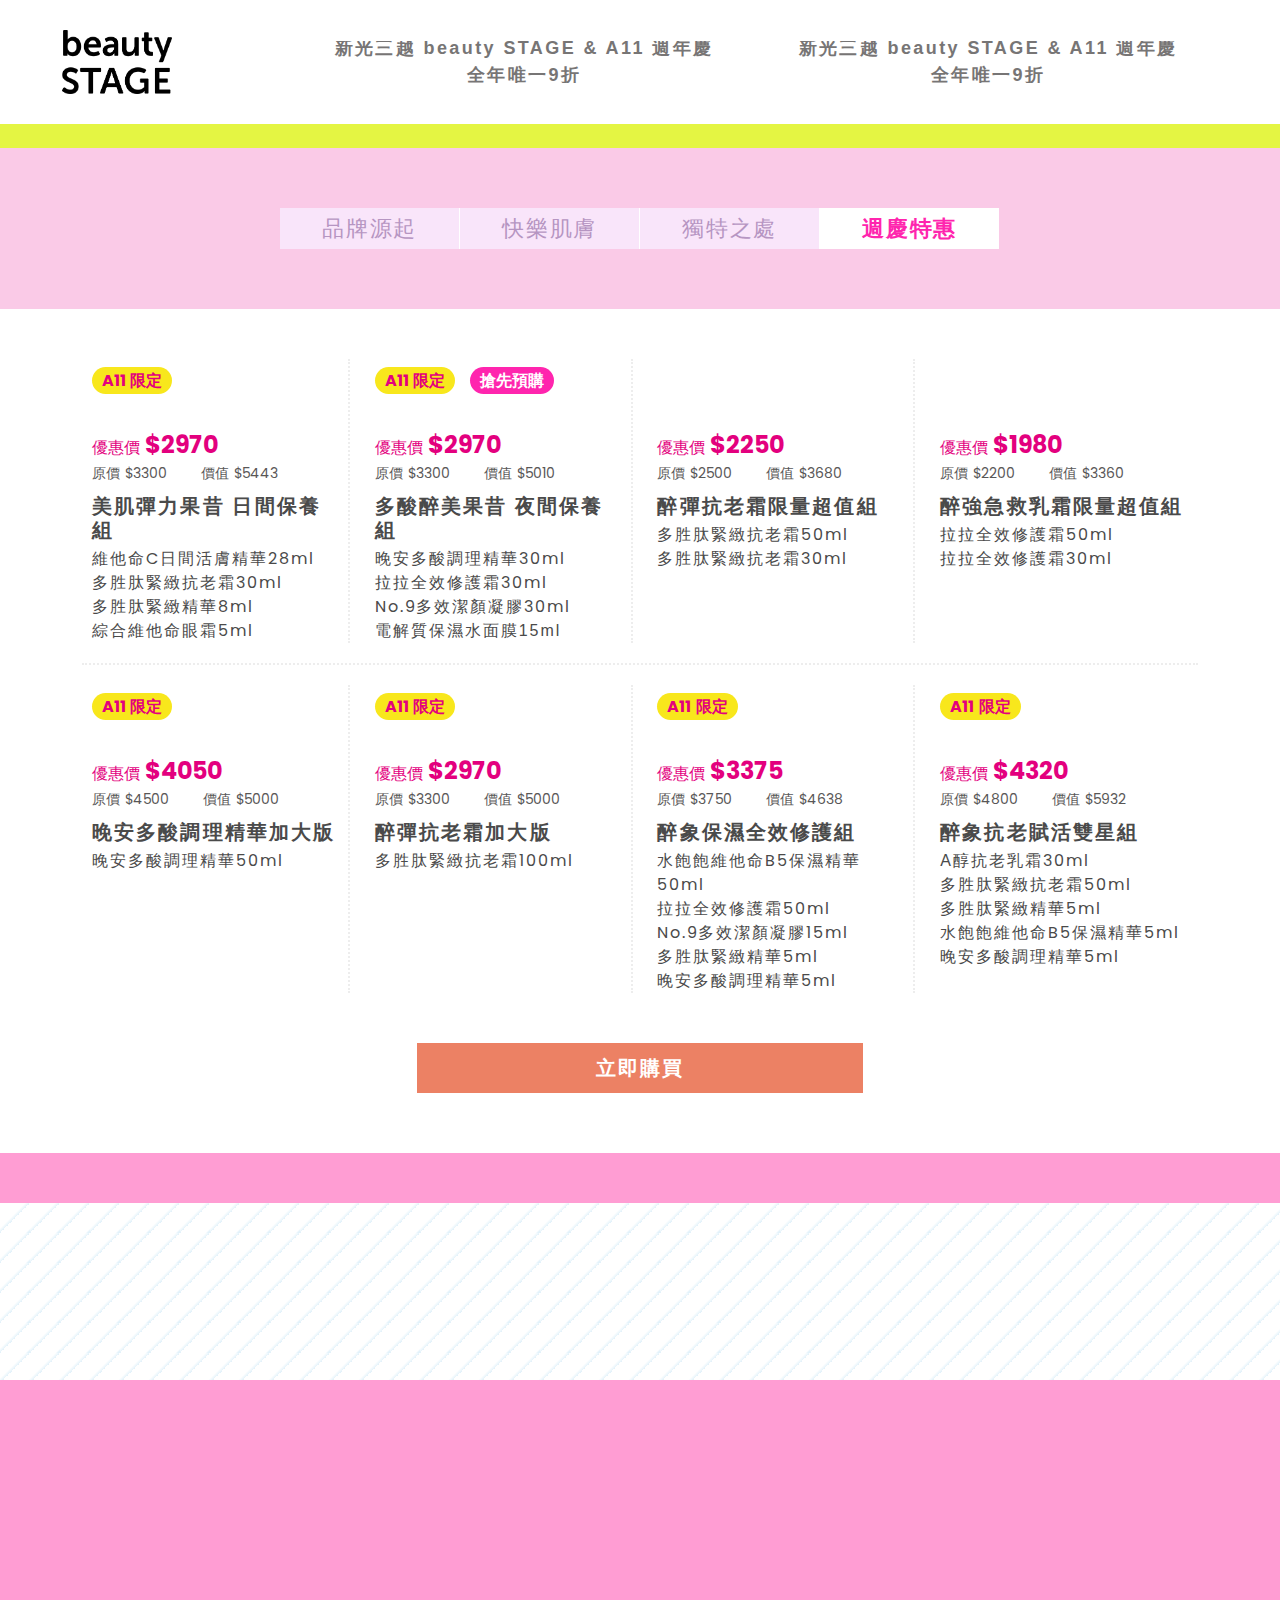
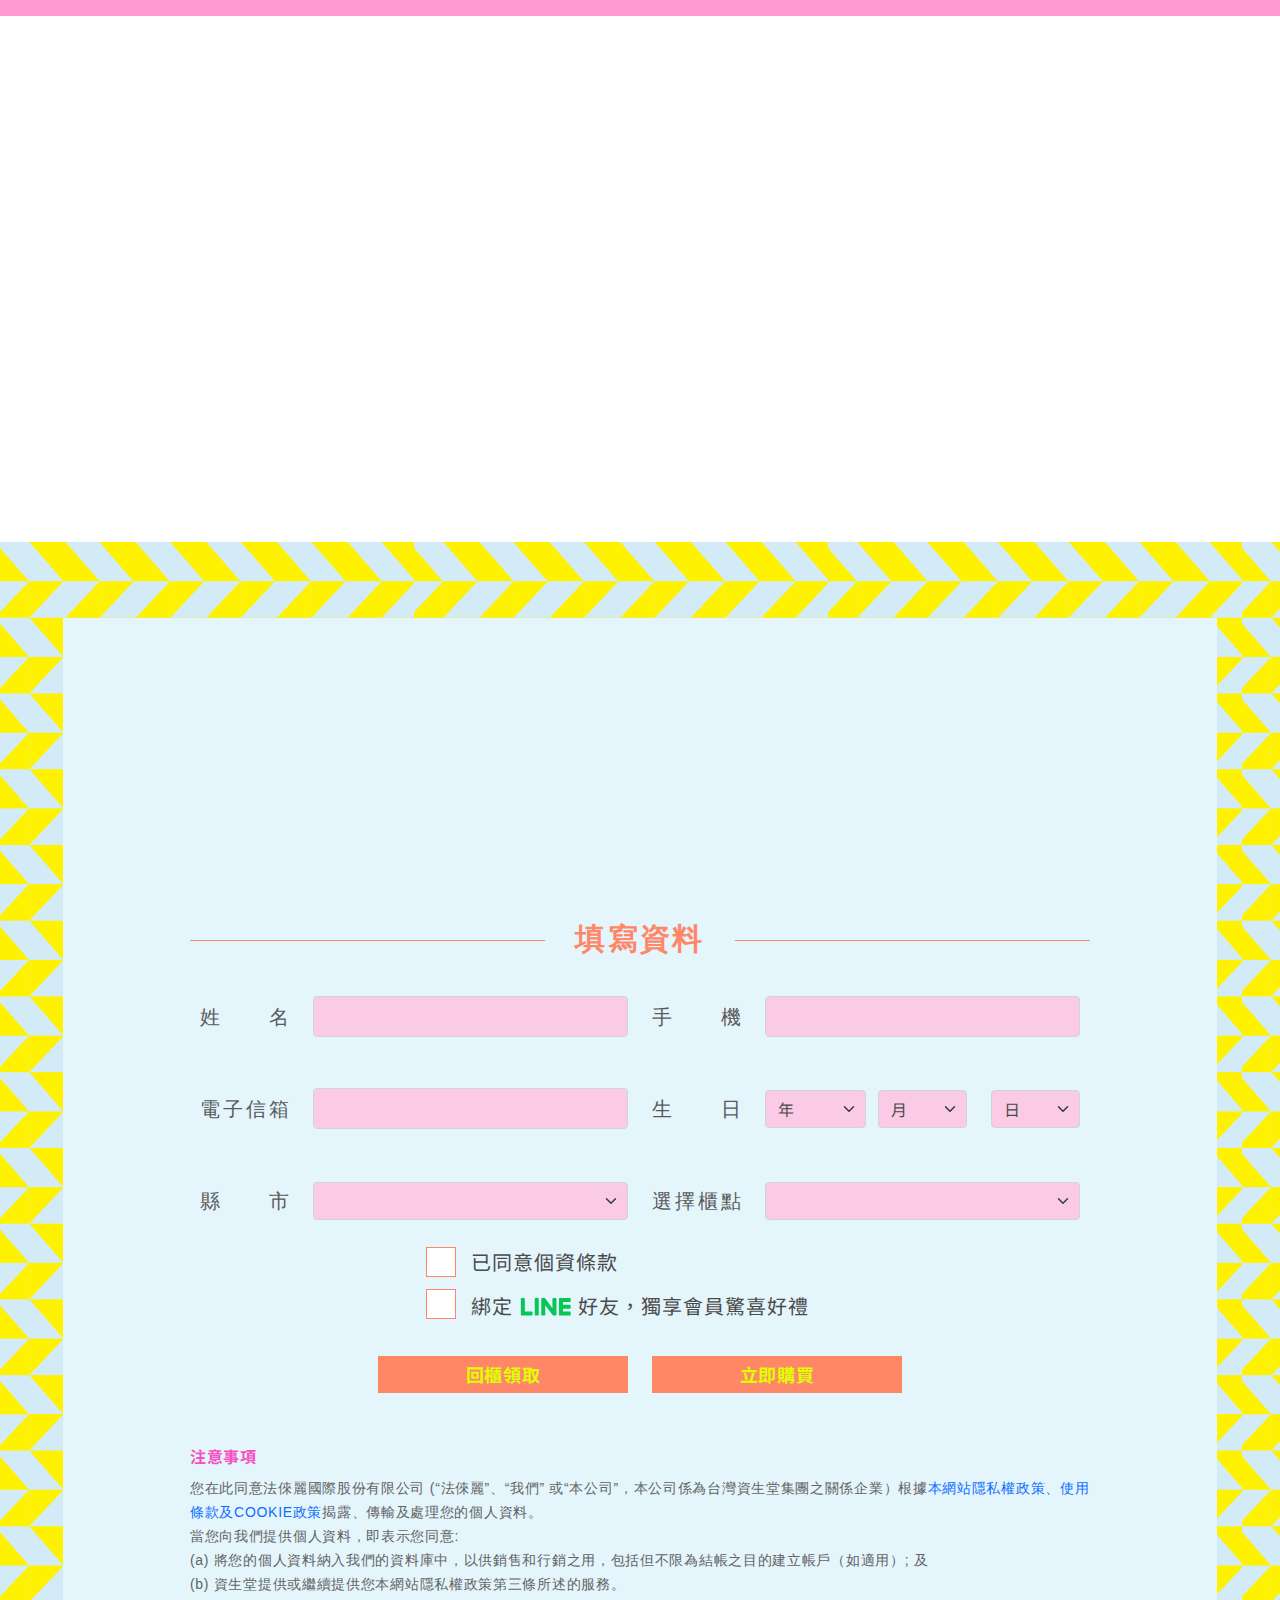
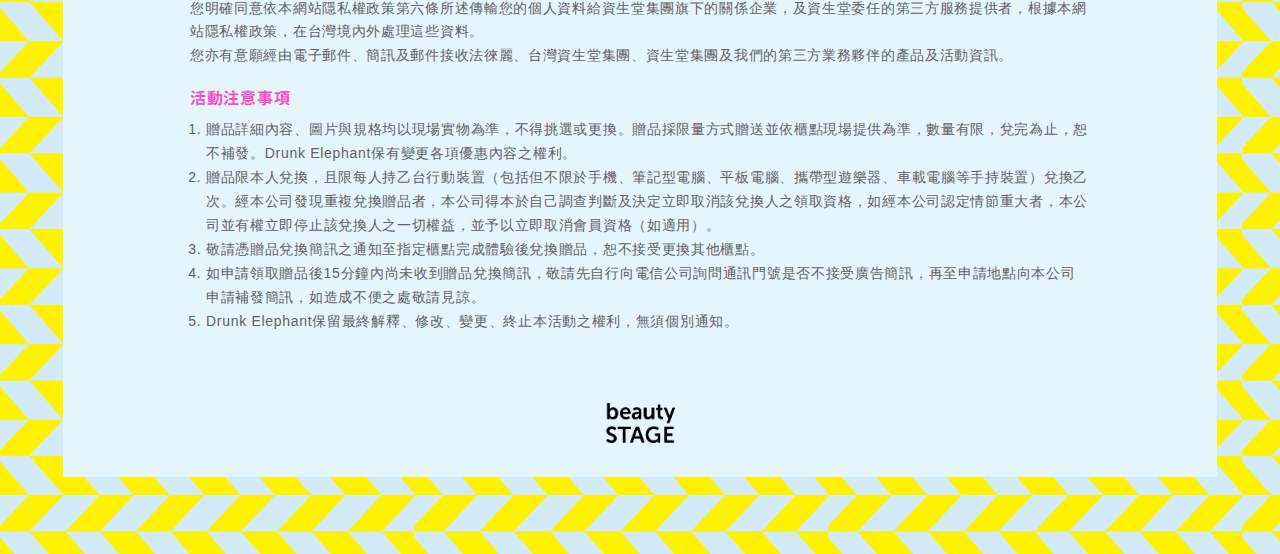
==== commit 4803d98f: "fix web marquee" ====
--- a/index_new.html
+++ b/index_new.html
@@ -40,10 +40,10 @@
 			</div>
 			<div class="text_box d-none d-lg-block marquee">
 				<div class="m-0 d-flex justify-content-around align-items-center">
-					<span class="text">新光三越 beauty STAGE & A11 週年慶 全年唯一9折</span>
-					<span class="text">新光三越 beauty STAGE & A11 週年慶 全年唯一9折​</span>
-					<span class="text">新光三越 beauty STAGE & A11 週年慶 全年唯一9折</span>
-					<span class="text">新光三越 beauty STAGE & A11 週年慶 全年唯一9折</span>
+					<span class="text">新光三越 beauty STAGE & A11 週年慶 <span class="span_br"></span>全年唯一9折</span>
+					<span class="text">新光三越 beauty STAGE & A11 週年慶 <span class="span_br"></span>全年唯一9折​</span>
+					<span class="text">新光三越 beauty STAGE & A11 週年慶 <span class="span_br"></span>全年唯一9折</span>
+					<span class="text">新光三越 beauty STAGE & A11 週年慶 <span class="span_br"></span>全年唯一9折</span>
 				</div>
 			</div>
 			<div class="text_box d-block d-lg-none">
